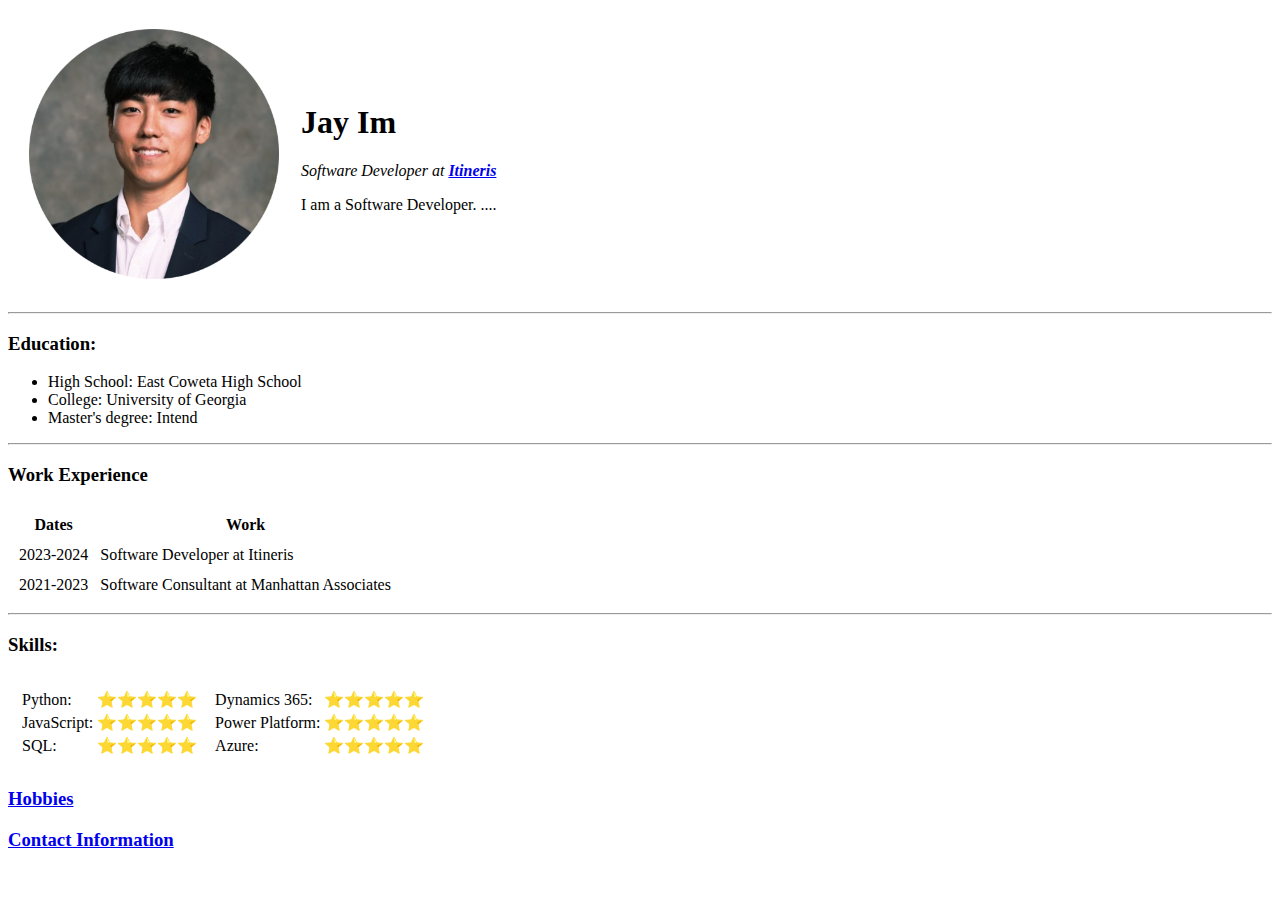
==== index.html @ c2e78e2f "Add initial CV Website files" ====
<!DOCTYPE html>
<html lang="en">
<head>
    <meta charset="UTF-8"> <!--Can use multiple symbols-->
    <title>💻 Jay Im | Personal Site</title>
</head>
<body>
    <table cellspacing = "20">
        <tr>
            <td>
                <img src ="images/profile.png" alt = "Profile Picture" width="250" height="250">
            </td>
            <td>
                <h1 align="left">Jay Im</h1>
                <p><em>Software Developer at <strong><a href = "https://www.itineris.net/north-america/">Itineris</a></strong></em></p>
                <p></p>
                <p>I am a Software Developer. ....</p>
            </td>
        </tr>
    </table>
    <hr>
    <h3>Education:</h3>
    <ul>
        <li>High School: East Coweta High School</li>
        <li>College: University of Georgia</li>
        <li>Master's degree: Intend</li>
    </ul>
    <hr>
    <h3>Work Experience</h3>
    <table cellspacing = "10">
        <thead><tr><th>Dates</th><th>Work</th></tr></thead>
        <tbody>
            <tr>
                <td>2023-2024</td><td>Software Developer at Itineris</td>
            </tr>
            <tr>
                <td>2021-2023</td><td>Software Consultant at Manhattan Associates</td>
            </tr>
        </tbody>
        <tfoot></tfoot>

    </table>
    <hr>
    <h3>Skills:</h3>
    <table cellspacing = "10">
        <tr>
            <td>
                <table>
                    <tr>
                        <tr>
                            <td>Python:</td>
                            <td>⭐️⭐️⭐️⭐️⭐️</td>
                        </tr>
                        <tr>
                            <td>JavaScript:</td>
                            <td>⭐️⭐️⭐️⭐️⭐️</td>
                        </tr>
                        <tr>
                            <td>SQL:</td>
                            <td>⭐️⭐️⭐️⭐️⭐️</td>
                        </tr>
                    </tr>
                </table>
            </td>
            <td>
                <table>
                    <tr>
                        <tr>
                            <td>Dynamics 365:</td>
                            <td>⭐️⭐️⭐️⭐️⭐️</td>
                        </tr>
                        <tr>
                            <td>Power Platform:</td>
                            <td>⭐️⭐️⭐️⭐️⭐️</td>
                        </tr>
                        <tr>
                            <td>Azure:</td>
                            <td>⭐️⭐️⭐️⭐️⭐️</td>
                        </tr>
                    </tr>
                </table>
            </td>
        </tr>
    </table>


    <h3><a href="hobbies.html">Hobbies</a></h3>
    <h3><a href="contact.html">Contact Information</a></h3>
</body>

</html>
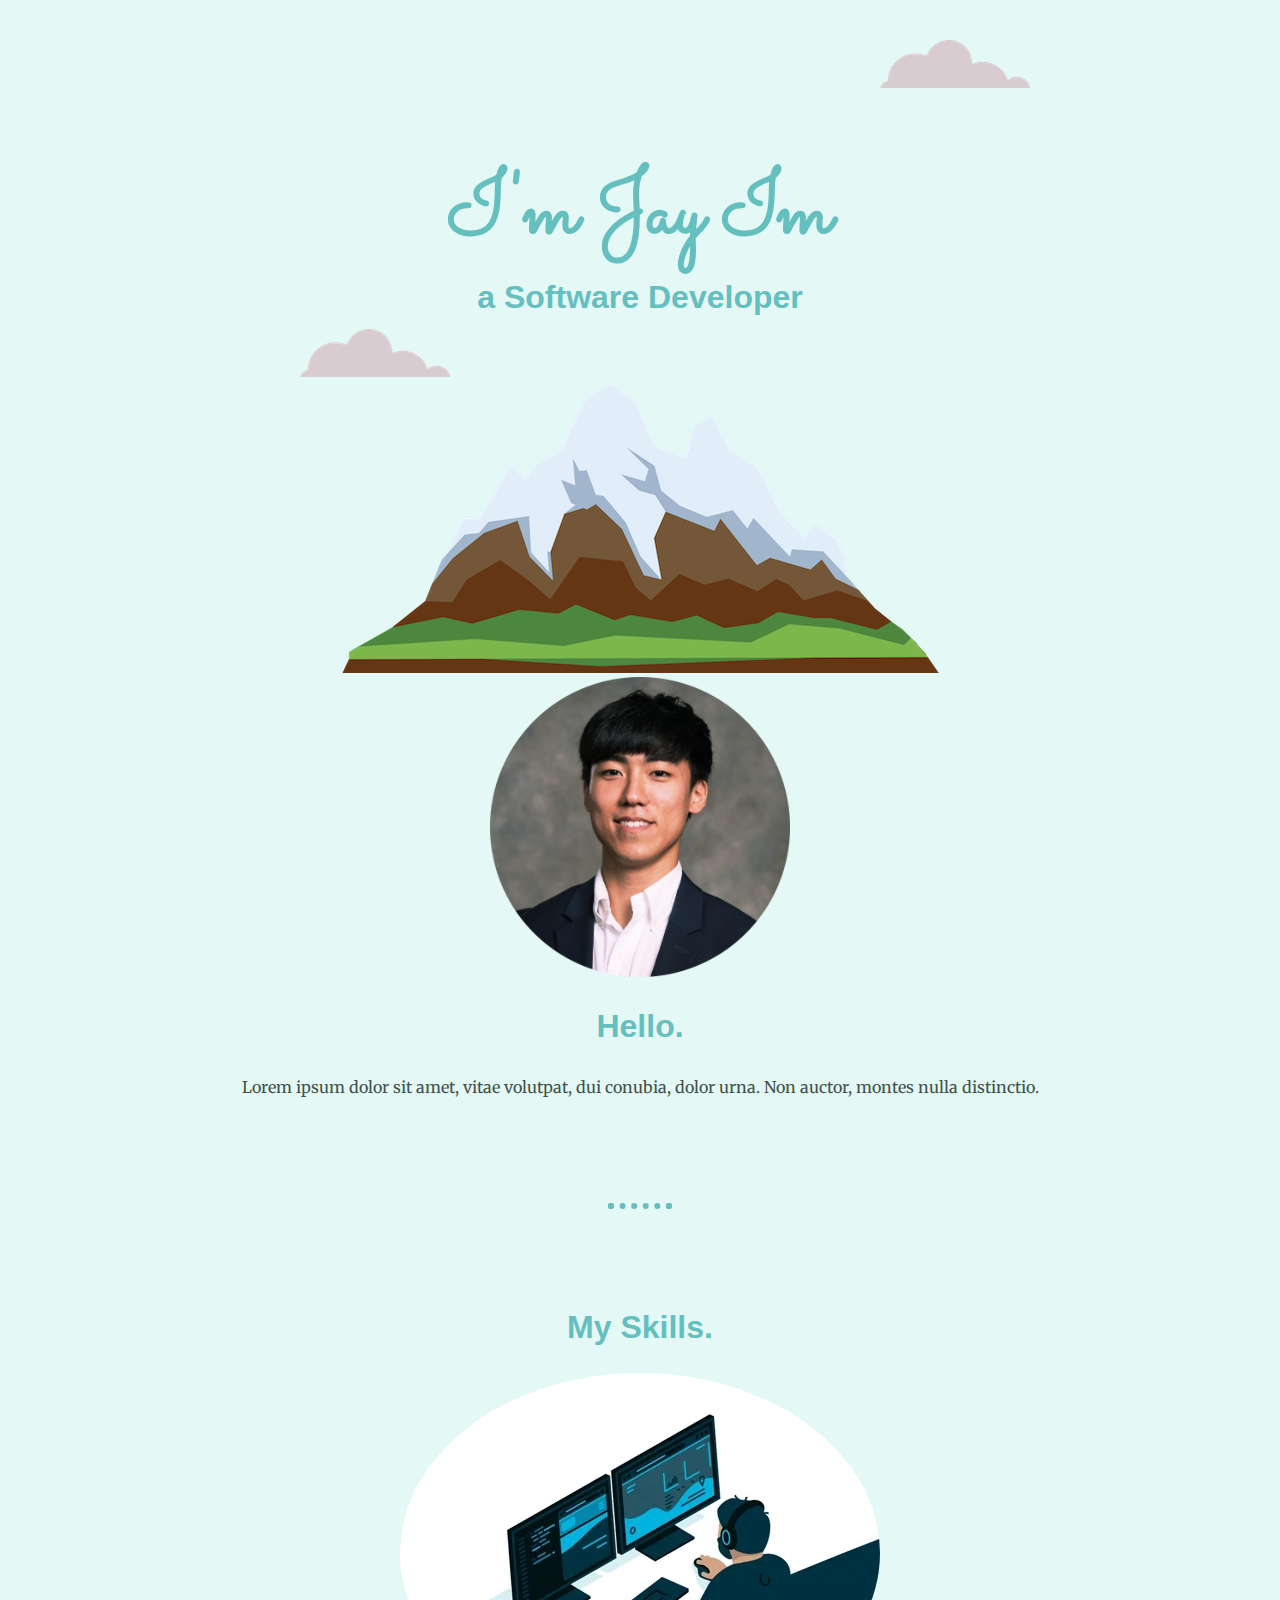
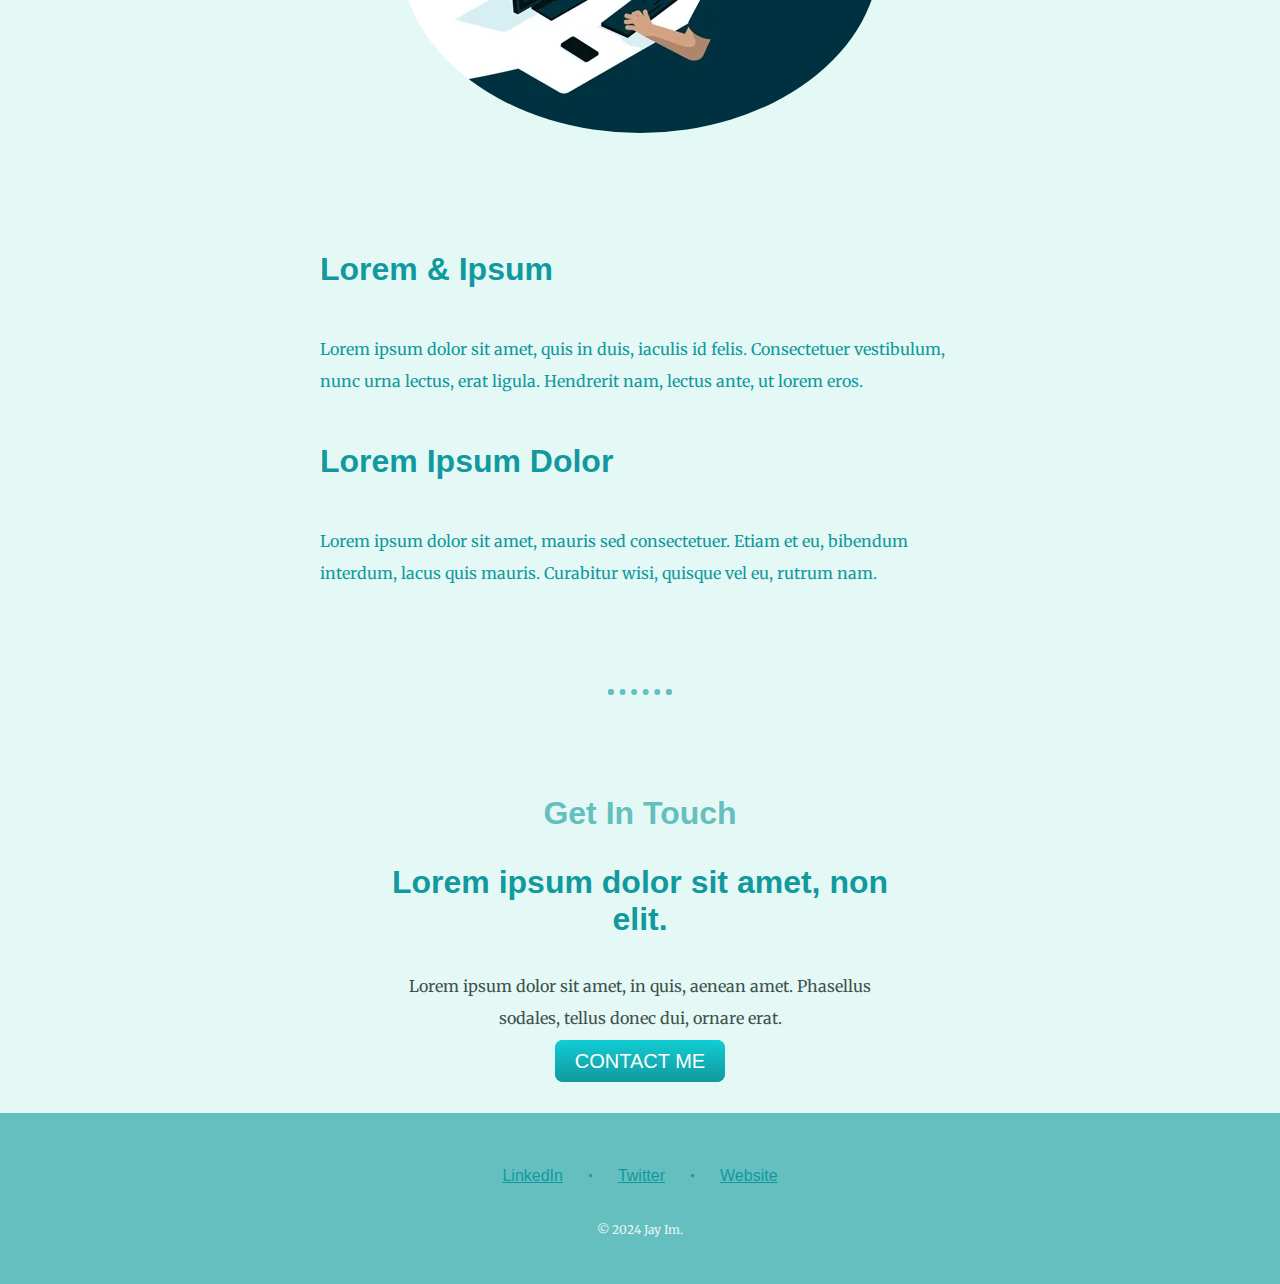
==== commit 44223c0c: "Add files via upload" ====
--- a/index.html
+++ b/index.html
@@ -1,91 +1,60 @@
 <!DOCTYPE html>
 <html lang="en">
 <head>
-    <meta charset="UTF-8"> <!--Can use multiple symbols-->
-    <title>💻 Jay Im | Personal Site</title>
+    <meta charset="UTF-8">
+    <meta name="viewport" content="width=device-width, initial-scale=1.0">
+    <title>Jay Im</title>
+    <link rel="stylesheet" href="CSS - My Site/styles.css">
+    <link rel="icon" href="Images/favicon.ico">
+    <link href="https://fonts.googleapis.com/css2?family=Merriweather:ital,wght@0,300;0,400;0,700;0,900;1,300;1,400;1,700;1,900&family=Monsieur+La+Doulaise&family=Sacramento&display=swap" rel="stylesheet">
 </head>
 <body>
-    <table cellspacing = "20">
-        <tr>
-            <td>
-                <img src ="images/profile.png" alt = "Profile Picture" width="250" height="250">
-            </td>
-            <td>
-                <h1 align="left">Jay Im</h1>
-                <p><em>Software Developer at <strong><a href = "https://www.itineris.net/north-america/">Itineris</a></strong></em></p>
-                <p></p>
-                <p>I am a Software Developer. ....</p>
-            </td>
-        </tr>
-    </table>
-    <hr>
-    <h3>Education:</h3>
-    <ul>
-        <li>High School: East Coweta High School</li>
-        <li>College: University of Georgia</li>
-        <li>Master's degree: Intend</li>
-    </ul>
-    <hr>
-    <h3>Work Experience</h3>
-    <table cellspacing = "10">
-        <thead><tr><th>Dates</th><th>Work</th></tr></thead>
-        <tbody>
-            <tr>
-                <td>2023-2024</td><td>Software Developer at Itineris</td>
-            </tr>
-            <tr>
-                <td>2021-2023</td><td>Software Consultant at Manhattan Associates</td>
-            </tr>
-        </tbody>
-        <tfoot></tfoot>
+    <div class ="top-container">
+        <img class = "top-cloud" src="Images/cloud.png" alt="cloud-img">
+        <h1>I'm Jay Im</h1>
+        <h2 class = "intro">a <span class = "software">Software</span> Developer</h2>
+        <img class = "bottom-cloud" src="Images/cloud.png" alt="cloud-img">
+        <img src="Images/mountain.png" alt="mountain-img">
+    </div>
 
-    </table>
-    <hr>
-    <h3>Skills:</h3>
-    <table cellspacing = "10">
-        <tr>
-            <td>
-                <table>
-                    <tr>
-                        <tr>
-                            <td>Python:</td>
-                            <td>⭐️⭐️⭐️⭐️⭐️</td>
-                        </tr>
-                        <tr>
-                            <td>JavaScript:</td>
-                            <td>⭐️⭐️⭐️⭐️⭐️</td>
-                        </tr>
-                        <tr>
-                            <td>SQL:</td>
-                            <td>⭐️⭐️⭐️⭐️⭐️</td>
-                        </tr>
-                    </tr>
-                </table>
-            </td>
-            <td>
-                <table>
-                    <tr>
-                        <tr>
-                            <td>Dynamics 365:</td>
-                            <td>⭐️⭐️⭐️⭐️⭐️</td>
-                        </tr>
-                        <tr>
-                            <td>Power Platform:</td>
-                            <td>⭐️⭐️⭐️⭐️⭐️</td>
-                        </tr>
-                        <tr>
-                            <td>Azure:</td>
-                            <td>⭐️⭐️⭐️⭐️⭐️</td>
-                        </tr>
-                    </tr>
-                </table>
-            </td>
-        </tr>
-    </table>
+    <div class="middle-container">
+        <div class="profile">
+          <img class = "profile_pic" src="Images/profile_pic.png" alt="profile_pic">
+          <h2>Hello.</h2>
+          <p>Lorem ipsum dolor sit amet, vitae volutpat, dui conubia, dolor urna. Non auctor, montes nulla distinctio.</p>
+        </div>
+        <hr>
+        <div class="skills">
+          <h2>My Skills.</h2>
+          <img class="skill_image" src="Images/skill_image.webp" alt="skill_image">
+          <div class="skill-row">
+            <h3>Lorem & Ipsum</h3>
+            <p>Lorem ipsum dolor sit amet, quis in duis, iaculis id felis. Consectetuer vestibulum, nunc urna lectus, erat ligula. Hendrerit nam, lectus ante, ut lorem eros.</p>
+            <h3>Lorem Ipsum Dolor</h3>
+            <p>Lorem ipsum dolor sit amet, mauris sed consectetuer. Etiam et eu, bibendum interdum, lacus quis mauris. Curabitur wisi, quisque vel eu, rutrum nam.</p>
+          </div>
+        </div>
+        <hr>
+        <div class="contact-me">
+          <h2>Get In Touch</h2>
+          <h3>Lorem ipsum dolor sit amet, non elit.</h3>
+          <p>Lorem ipsum dolor sit amet, in quis, aenean amet. Phasellus sodales, tellus donec dui, ornare erat.</p>
+          <a class="btn" href="mailto:j9yim@outlook.com">CONTACT ME</a>
+        </div>
+      </div>
+      
+      
+      <div class="bottom-container">
+        <p>
+            <a class="footer-link" href="https://www.linkedin.com/">LinkedIn</a>
+            •
+            <a class="footer-link" href="https://twitter.com/">Twitter</a>
+            •
+            <a class="footer-link" href="https://www.appbrewery.co/">Website</a>
+        </p>
+        <p class = "createdBy">© 2024 Jay Im.</p>
+      </div>
+      
 
-
-    <h3><a href="hobbies.html">Hobbies</a></h3>
-    <h3><a href="contact.html">Contact Information</a></h3>
 </body>
-
-</html>+</html>
--- a/CSS - My Site/styles.css
+++ b/CSS - My Site/styles.css
@@ -0,0 +1,147 @@
+body{
+    margin: 0;
+    text-align: center;
+    font-family: 'Merriweather', serif;
+    background-color: #e4f9f5;
+    color: #40514e
+}
+
+h1{
+    font-size: 5.5rem;
+    margin: 50px auto 0 auto;
+    font-family: 'Sacramento', cursive;
+    color:  #66BFBF;
+}
+
+h2 {
+    font-size: 2rem;
+    font-family: 'Montserrat', sans-serif;
+    color:  #66BFBF;
+}
+
+h3 {
+    font-size: 2rem;
+    font-family: 'Montserrat', sans-serif;
+    color: #11999E;
+}
+
+.top-container{
+    position: relative;
+    padding-top: 100px;
+}
+
+.middle-container{
+    position: relative;
+    margin-top: 100px 0;
+
+}
+
+.bottom-container{
+    position: relative;
+    color: #11999E;
+    background-color: #66BFBF;
+    padding: 30px 0 20px;
+    
+}
+
+a {
+    font-family: 'Montserrat', sans-serif;
+    margin: 10px 20px;
+    color: #11999E;
+    font-size: medium;
+}
+a:hover{
+    color: #eaf6f6;
+}
+
+.createdBy{
+    color: #eaf6f6;
+    font-size:  0.75rem;
+    padding: 10px 0;
+}
+
+.top-cloud{
+    position: absolute;
+    right: 250px;
+    top: 40px;
+}
+
+
+.bottom-cloud{
+    position: absolute;
+    left:300px;
+    bottom:300px;
+}
+
+.profile_pic{
+    width: 300px;
+    height: 300px;
+}
+
+.skill-row{
+    width: 50%;
+    margin: 100px auto 100px auto;
+    text-align: left;
+    line-height: 2;
+    color: #11999E;
+}
+
+hr {
+    border: dotted #66BFBF 6px;
+    border-bottom: none;
+    width: 4%;
+    margin: 100px auto;
+}
+
+p {
+    line-height: 2;
+}
+
+.skill_image{
+    text-align: center;
+    position: relative;
+    overflow: hidden;
+    border-radius: 50%;
+}
+
+.main-paragraph{
+    font-weight: normal;
+    line-height: 2;
+}
+
+.intro{
+    width: 30%;
+    margin: auto;
+}
+
+.contact-me{
+    width: 40%;
+    margin: 40px auto 40px auto;
+}
+
+.btn {
+    background: #11cdd4;
+    background-image: -webkit-linear-gradient(top, #11cdd4, #11999e);
+    background-image: -moz-linear-gradient(top, #11cdd4, #11999e);
+    background-image: -ms-linear-gradient(top, #11cdd4, #11999e);
+    background-image: -o-linear-gradient(top, #11cdd4, #11999e);
+    background-image: linear-gradient(to bottom, #11cdd4, #11999e);
+    -webkit-border-radius: 8;
+    -moz-border-radius: 8;
+    border-radius: 8px;
+    font-family: Arial;
+    color: #ffffff;
+    font-size: 20px;
+    padding: 10px 20px 10px 20px;
+    text-decoration: none;
+  }
+  
+  .btn:hover {
+    background: #30e3cb;
+    background-image: -webkit-linear-gradient(top, #30e3cb, #2bc4ad);
+    background-image: -moz-linear-gradient(top, #30e3cb, #2bc4ad);
+    background-image: -ms-linear-gradient(top, #30e3cb, #2bc4ad);
+    background-image: -o-linear-gradient(top, #30e3cb, #2bc4ad);
+    background-image: linear-gradient(to bottom, #30e3cb, #2bc4ad);
+    text-decoration: none;
+  }